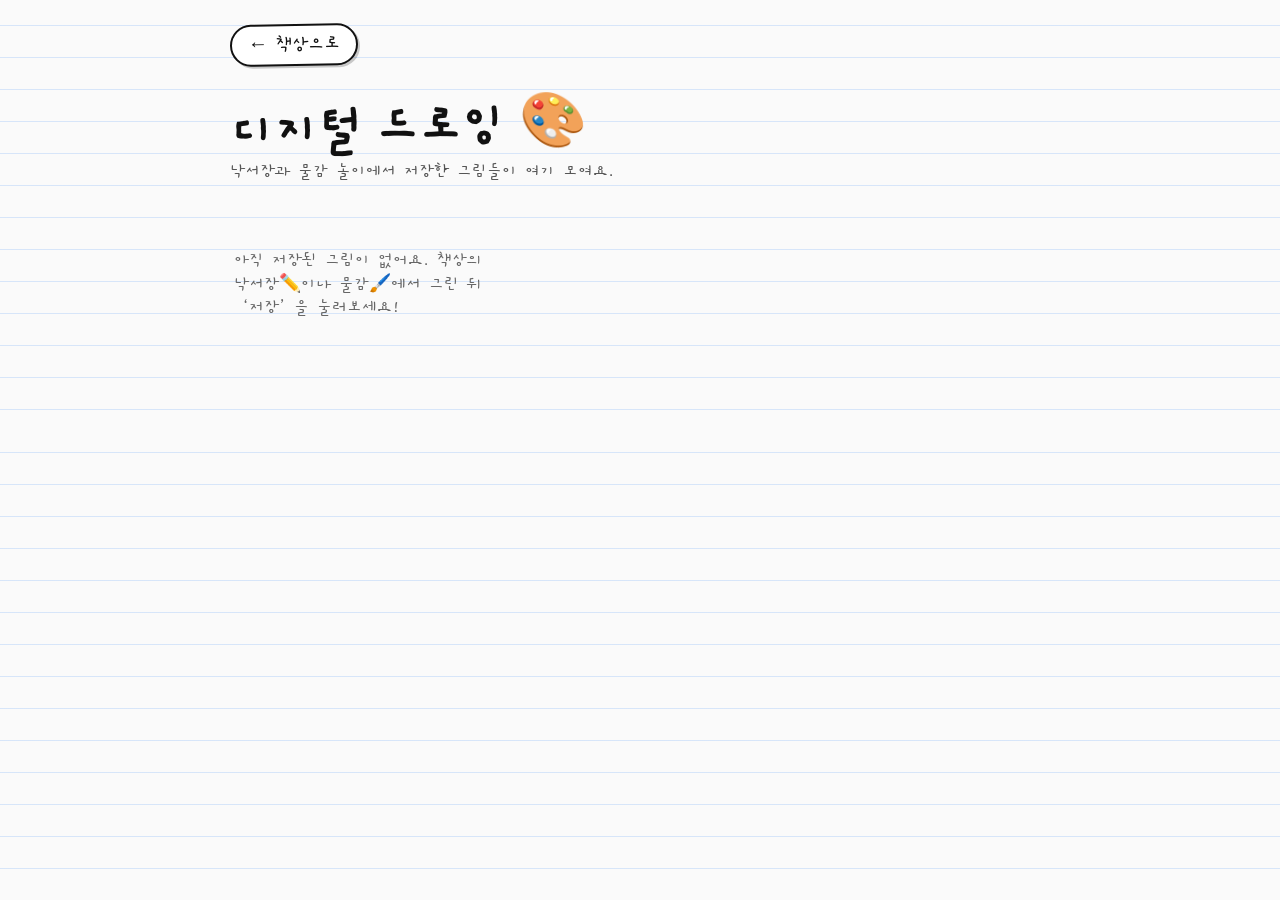
==== ipad.html @ d91ec5fa "Add desk doodle portfolio Top-view desk doodle site. Background + transparent full-canvas object ove" ====
<!DOCTYPE html>
<html lang="ko">
<head>
  <meta charset="UTF-8" />
  <meta name="viewport" content="width=device-width, initial-scale=1.0" />
  <title>디지털 드로잉 🎨</title>
  <link href="https://fonts.googleapis.com/css2?family=Gaegu:wght@400;700&family=Caveat:wght@400;700&display=swap" rel="stylesheet" />
  <link rel="stylesheet" href="pages.css" />
</head>
<body>
  <div class="wrap">
    <a class="back" href="index.html">← 책상으로</a>
    <h1>디지털 드로잉 🎨</h1>
    <p class="sub">낙서장과 물감 놀이에서 저장한 그림들이 여기 모여요.</p>
    <div class="grid" id="grid"></div>
  </div>
  <script src="storage.js"></script>
  <script>
    const grid = document.getElementById("grid");
    function fmt(iso) {
      const d = new Date(iso);
      return (d.getMonth() + 1) + "/" + d.getDate();
    }
    function render() {
      const list = getDrawings();
      grid.innerHTML = "";
      if (!list.length) {
        const p = document.createElement("p");
        p.className = "empty";
        p.textContent = "아직 저장된 그림이 없어요. 책상의 낙서장✏️이나 물감🖌️에서 그린 뒤 ‘저장’을 눌러보세요!";
        grid.appendChild(p);
        return;
      }
      list.forEach((d) => {
        const fig = document.createElement("figure");
        const img = document.createElement("img");
        img.className = "thumb-img";
        img.src = d.src;
        img.alt = d.from + " 그림";
        const cap = document.createElement("figcaption");
        const label = document.createElement("span");
        label.textContent = (d.from || "그림") + " · " + fmt(d.at);
        const del = document.createElement("button");
        del.className = "del";
        del.textContent = "✕";
        del.title = "삭제";
        del.addEventListener("click", () => { removeDrawing(d.id); render(); });
        cap.append(label, del);
        fig.append(img, cap);
        grid.appendChild(fig);
      });
    }
    render();
    // 다른 탭/창에서 저장돼도 반영
    window.addEventListener("storage", render);
  </script>
</body>
</html>
---- pages.css ----
:root { --ink: #111; --paper: #fdfcf8; }
* { box-sizing: border-box; }
html, body { margin: 0; min-height: 100%; font-family: "Gaegu", "Caveat", sans-serif; color: var(--ink);
  background:
    linear-gradient(0deg, rgba(0,0,0,0.02), rgba(0,0,0,0.02)),
    repeating-linear-gradient(0deg, #fff, #fff 31px, #dbeafe 31px, #dbeafe 32px);
}
.wrap { max-width: 860px; margin: 0 auto; padding: 24px 20px 80px; }

.back {
  display: inline-flex; align-items: center; gap: 6px;
  font-family: inherit; font-size: 20px; text-decoration: none; color: var(--ink);
  border: 2px solid var(--ink); background: #fff; border-radius: 999px;
  padding: 6px 16px; box-shadow: 2px 2px 0 rgba(0,0,0,0.2); transform: rotate(-1deg);
}
.back:hover { background: #fee75c; }

h1 { font-family: "Caveat", "Gaegu", cursive; font-size: clamp(34px, 6vw, 54px); margin: 18px 0 4px; transform: rotate(-1.5deg); }
.sub { font-size: 18px; color: #555; margin: 0 0 24px; }

/* 손그림 카드 */
.card { background: #fff; border: 3px solid var(--ink); border-radius: 18px; box-shadow: 5px 6px 0 rgba(0,0,0,0.15); padding: 20px; }

/* 채팅 */
.phone { max-width: 340px; margin: 0 auto; background: #111; border-radius: 40px; padding: 18px 12px 26px; }
.screen { background: #cfe9d8; border-radius: 28px; padding: 16px 12px; min-height: 460px; display: flex; flex-direction: column; gap: 10px; }
.cname { text-align: center; font-weight: 700; color: #2b5c3f; }
.bubble { max-width: 78%; padding: 9px 13px; border-radius: 16px; font-size: 17px; line-height: 1.3; }
.them { align-self: flex-start; background: #fff; border-bottom-left-radius: 4px; }
.me { align-self: flex-end; background: #fee75c; border-bottom-right-radius: 4px; }

/* 갤러리 */
.grid { display: grid; grid-template-columns: repeat(auto-fill, minmax(200px, 1fr)); gap: 18px; }
figure { margin: 0; background: #fff; border: 3px solid var(--ink); border-radius: 12px; padding: 10px 10px 8px;
  transform: rotate(var(--t, -1deg)); box-shadow: 4px 4px 0 rgba(0,0,0,0.15); }
figure:nth-child(even) { --t: 1.5deg; }
.thumb { width: 100%; aspect-ratio: 4/3; border-radius: 6px; display: flex; align-items: center; justify-content: center;
  color: #999; font-size: 15px; text-align: center;
  background: repeating-linear-gradient(45deg,#f2f2f2,#f2f2f2 10px,#e8e8e8 10px,#e8e8e8 20px); }
.thumb-img { width: 100%; aspect-ratio: 4/3; border-radius: 6px; object-fit: contain; background: #fff; display: block; }
figcaption { text-align: center; font-size: 17px; padding-top: 6px; display: flex; align-items: center; justify-content: center; gap: 8px; }
.del { border: 2px solid var(--ink); background: #fff; border-radius: 999px; width: 26px; height: 26px; font-size: 13px; cursor: pointer; line-height: 1; padding: 0; }
.del:hover { background: #ffe1e1; }
.empty { font-size: 18px; color: #666; padding: 24px 4px; }

/* 저장 완료 토스트 */
.toast { position: fixed; left: 50%; bottom: 28px; transform: translate(-50%, 20px);
  background: var(--ink); color: #fff; font-family: "Gaegu", sans-serif; font-size: 18px;
  padding: 10px 20px; border-radius: 999px; box-shadow: 3px 3px 0 rgba(0,0,0,0.2);
  opacity: 0; transition: opacity .25s ease, transform .25s ease; z-index: 100; pointer-events: none; }
.toast.show { opacity: 1; transform: translate(-50%, 0); }

/* 그리기 도구 */
.tools { display: flex; gap: 8px; align-items: center; flex-wrap: wrap; margin-bottom: 12px; }
.tools button, .swatch { font-family: inherit; cursor: pointer; border: 2px solid var(--ink); border-radius: 10px; background: #fff; padding: 7px 14px; font-size: 16px; }
.swatch { width: 30px; height: 30px; padding: 0; border-radius: 50%; }
.swatch.active { outline: 3px solid var(--ink); outline-offset: 2px; }
canvas.pad { width: 100%; height: min(60vh, 520px); background: #fff; border: 3px solid var(--ink); border-radius: 14px; touch-action: none; cursor: crosshair; display: block; }
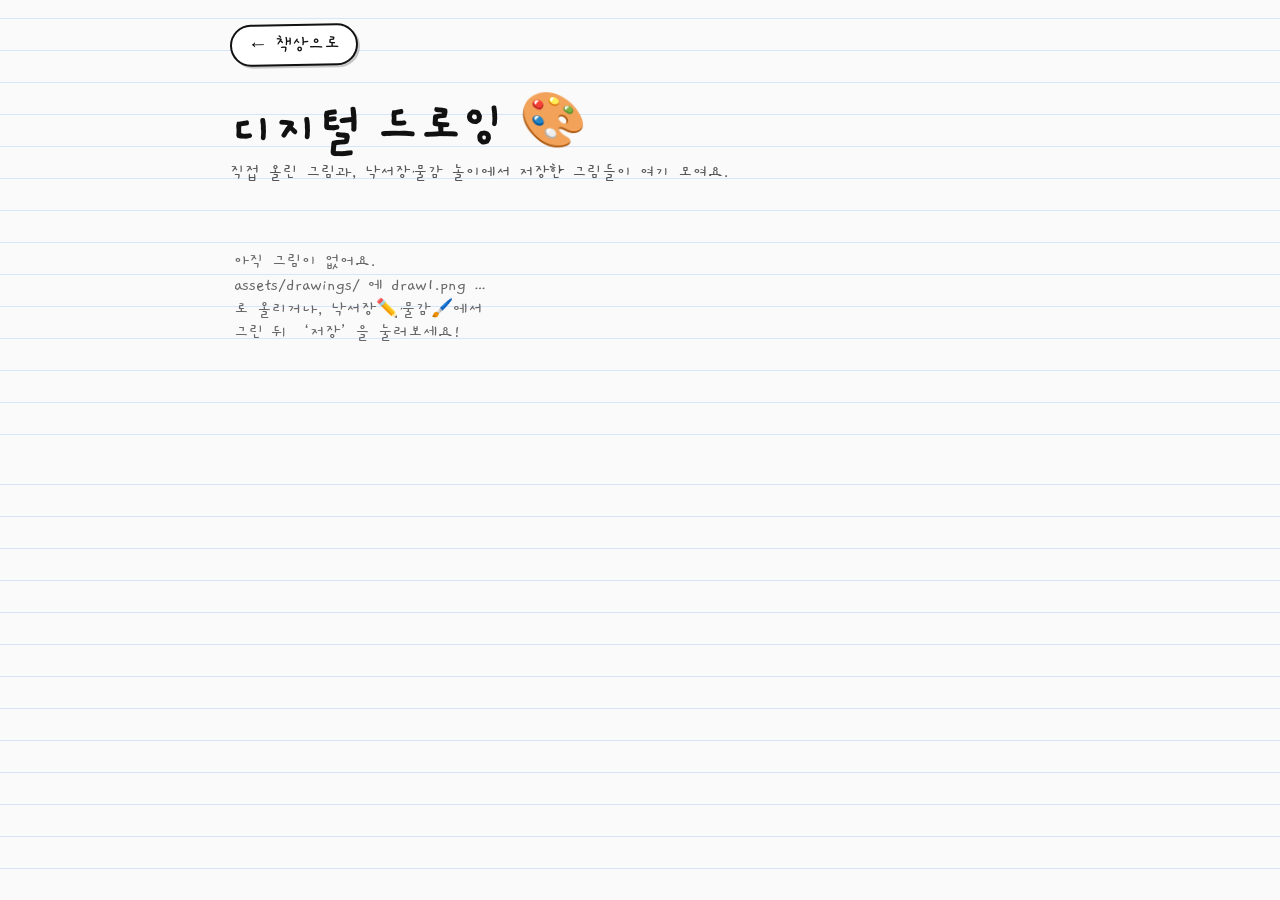
==== commit 34f6b5ac: "Load gallery/photo images from folders by filename convention Camera page auto-loads assets/photos/p" ====
--- a/ipad.html
+++ b/ipad.html
@@ -11,27 +11,43 @@
   <div class="wrap">
     <a class="back" href="index.html">← 책상으로</a>
     <h1>디지털 드로잉 🎨</h1>
-    <p class="sub">낙서장과 물감 놀이에서 저장한 그림들이 여기 모여요.</p>
+    <p class="sub">직접 올린 그림과, 낙서장·물감 놀이에서 저장한 그림들이 여기 모여요.</p>
     <div class="grid" id="grid"></div>
   </div>
   <script src="storage.js"></script>
+  <script src="gallery.js"></script>
   <script>
     const grid = document.getElementById("grid");
+    let uploaded = [];   // assets/drawings/ 에서 자동 로드된 파일들
     function fmt(iso) {
       const d = new Date(iso);
       return (d.getMonth() + 1) + "/" + d.getDate();
     }
     function render() {
-      const list = getDrawings();
+      const saved = getDrawings();
       grid.innerHTML = "";
-      if (!list.length) {
+      if (!uploaded.length && !saved.length) {
         const p = document.createElement("p");
         p.className = "empty";
-        p.textContent = "아직 저장된 그림이 없어요. 책상의 낙서장✏️이나 물감🖌️에서 그린 뒤 ‘저장’을 눌러보세요!";
+        p.textContent = "아직 그림이 없어요. assets/drawings/ 에 draw1.png … 로 올리거나, 낙서장✏️·물감🖌️에서 그린 뒤 ‘저장’을 눌러보세요!";
         grid.appendChild(p);
         return;
       }
-      list.forEach((d) => {
+      // 1) 직접 올린 그림 파일
+      uploaded.forEach((src, i) => {
+        const fig = document.createElement("figure");
+        const img = document.createElement("img");
+        img.className = "thumb-img";
+        img.src = src;
+        img.alt = "드로잉 " + (i + 1);
+        img.loading = "lazy";
+        const cap = document.createElement("figcaption");
+        cap.textContent = "드로잉 " + (i + 1);
+        fig.append(img, cap);
+        grid.appendChild(fig);
+      });
+      // 2) 낙서장/물감놀이에서 저장한 그림 (localStorage)
+      saved.forEach((d) => {
         const fig = document.createElement("figure");
         const img = document.createElement("img");
         img.className = "thumb-img";
@@ -51,6 +67,8 @@
       });
     }
     render();
+    // assets/drawings/ 자동 탐색 후 다시 그리기
+    probeImages("assets/drawings/draw", IMG_EXTS, (list) => { uploaded = list; render(); });
     // 다른 탭/창에서 저장돼도 반영
     window.addEventListener("storage", render);
   </script>
--- a/pages.css
+++ b/pages.css
@@ -38,6 +38,7 @@
   color: #999; font-size: 15px; text-align: center;
   background: repeating-linear-gradient(45deg,#f2f2f2,#f2f2f2 10px,#e8e8e8 10px,#e8e8e8 20px); }
 .thumb-img { width: 100%; aspect-ratio: 4/3; border-radius: 6px; object-fit: contain; background: #fff; display: block; }
+.thumb-photo { width: 100%; aspect-ratio: 4/3; border-radius: 6px; object-fit: cover; background: #eee; display: block; }
 figcaption { text-align: center; font-size: 17px; padding-top: 6px; display: flex; align-items: center; justify-content: center; gap: 8px; }
 .del { border: 2px solid var(--ink); background: #fff; border-radius: 999px; width: 26px; height: 26px; font-size: 13px; cursor: pointer; line-height: 1; padding: 0; }
 .del:hover { background: #ffe1e1; }
